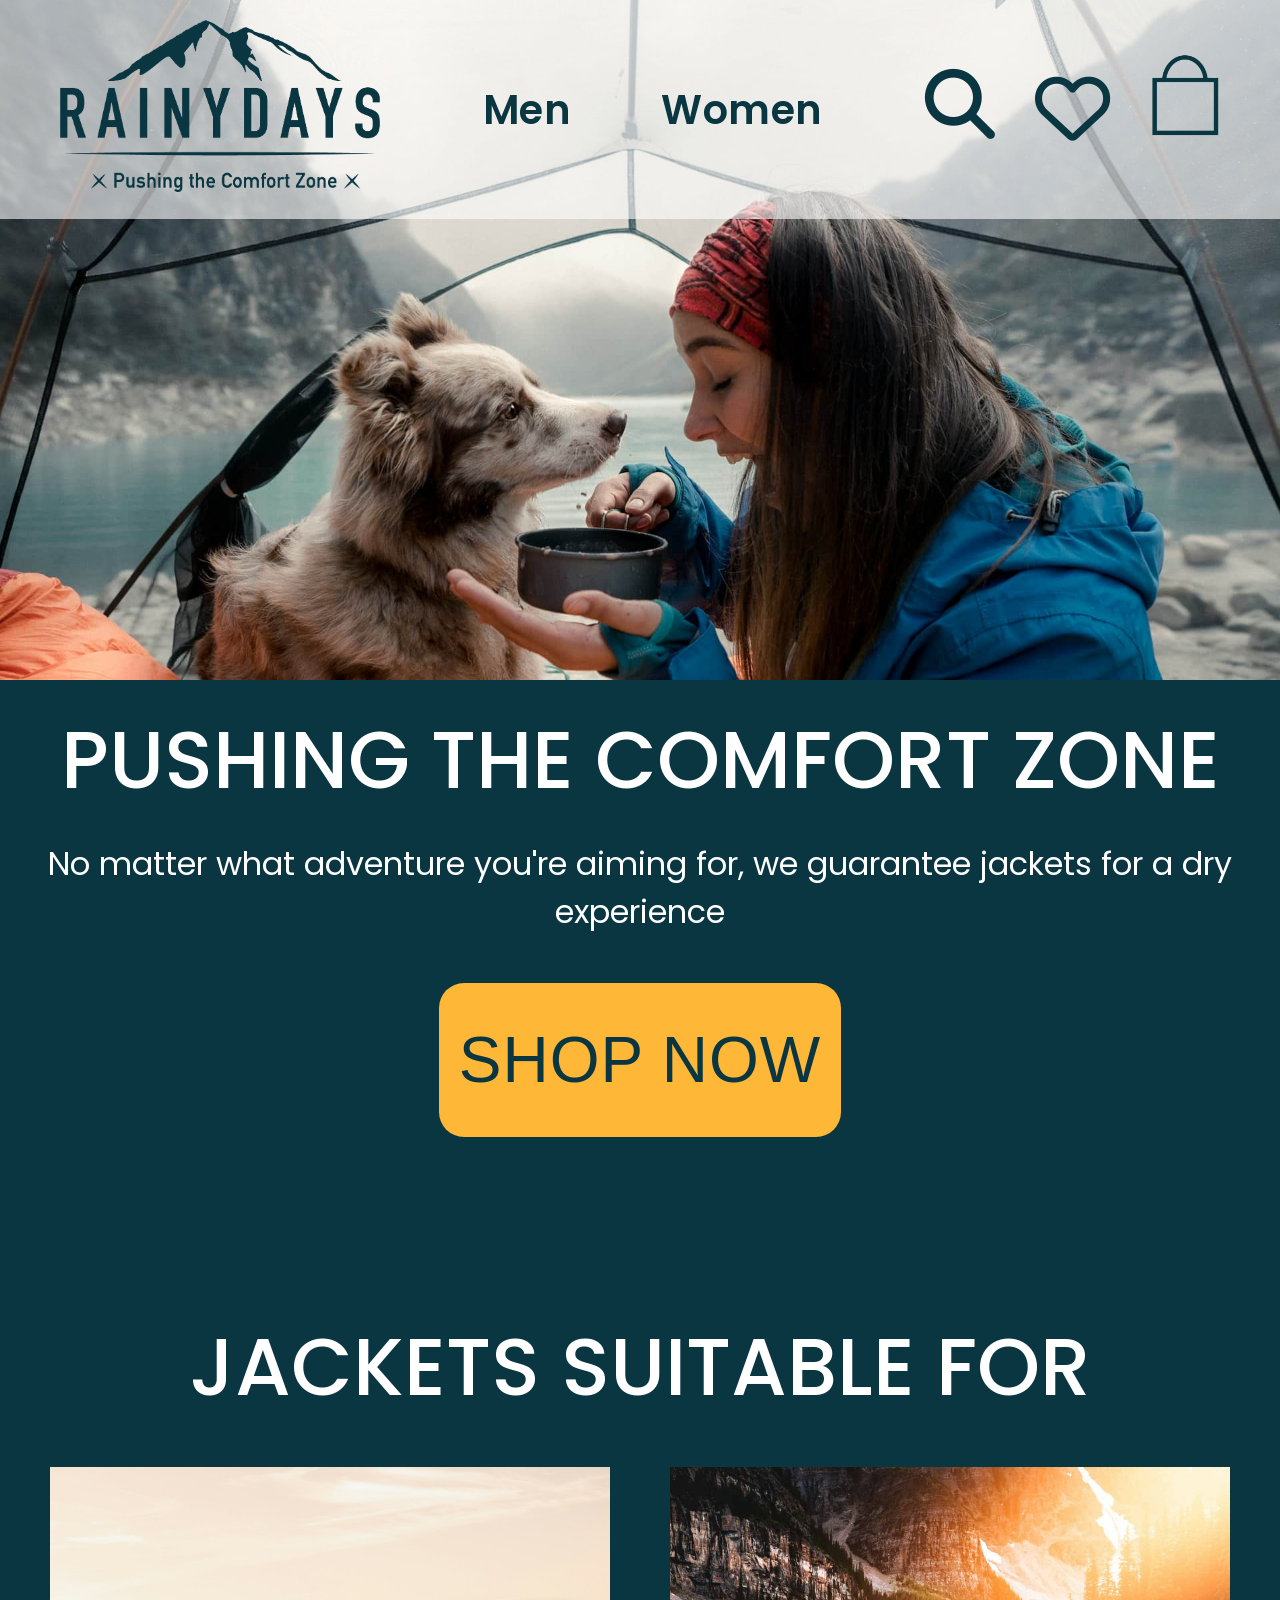
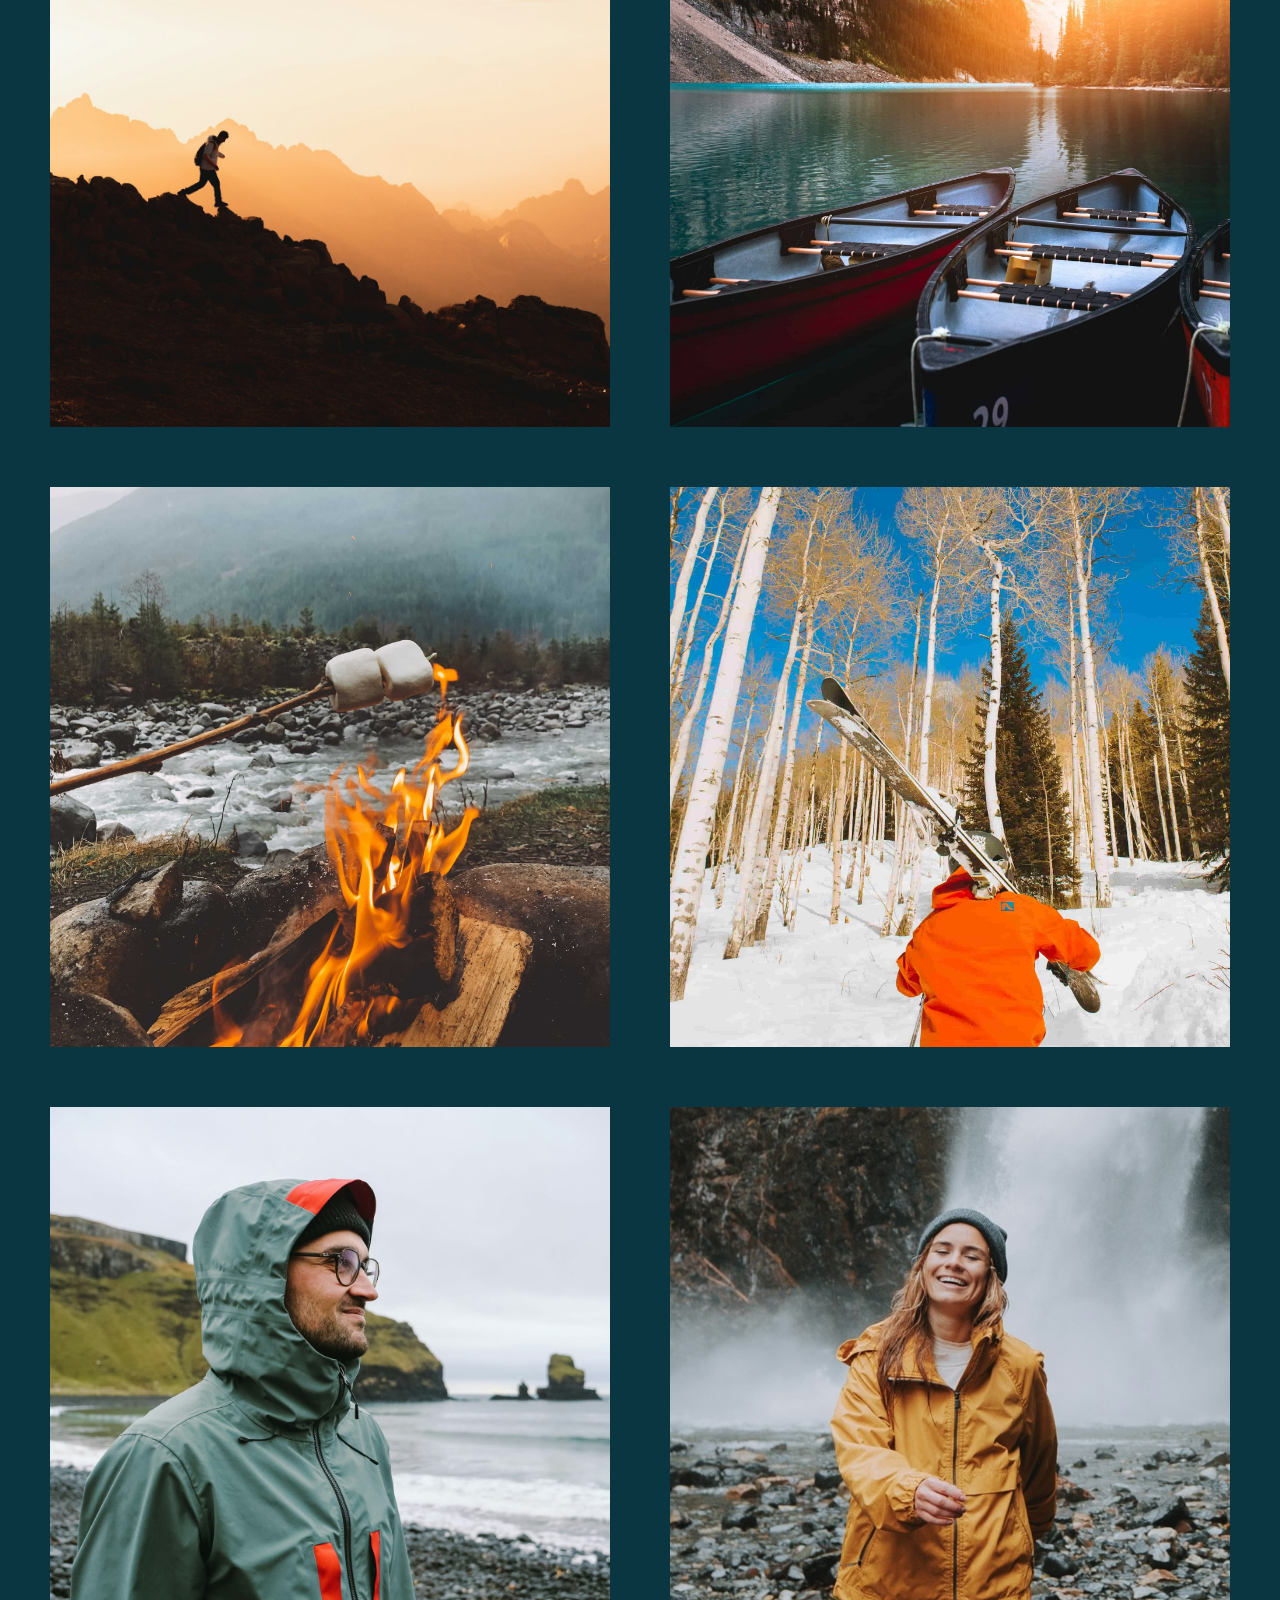
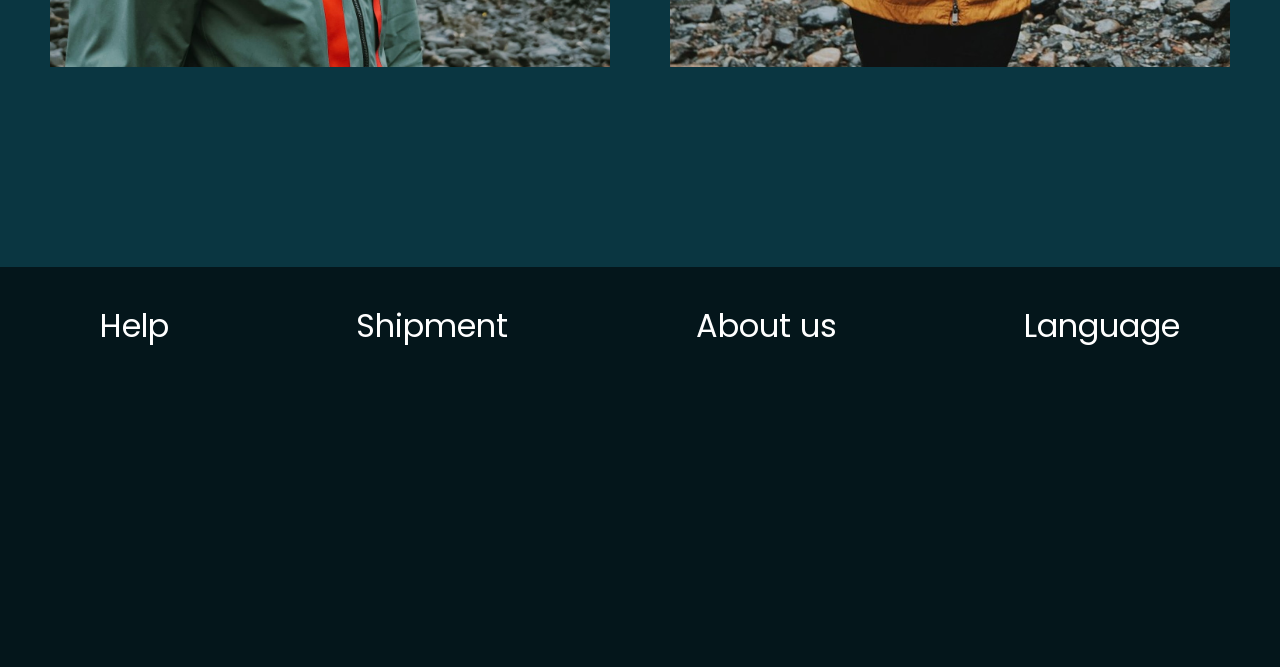
==== index.html @ 0f8686b8 "Add Rainy Days pages" ====
<!DOCTYPE html>
<html lang="en">
  <head>
    <meta charset="UTF-8" />
    <meta name="viewport" content="width=device-width, initial-scale=1.0" />
    <meta
      name="description"
      content="No matter what adventure you're aiming for, Rainy Days guarantees a dry experience with our waterproof jackets."
    />
    <title>Rainy Days | Home</title>
    <link rel="stylesheet" href="styles.css" />
    <link
      rel="stylesheet"
      href="https://cdnjs.cloudflare.com/ajax/libs/font-awesome/6.5.0/css/all.min.css"
    />
  </head>
  <body>
    <header>
      <div class="background-image"></div>
      <nav class="navigation">
        <a href="index.html"
          ><img
            src="images/rainy-days-logo.png"
            alt="rainy-days-logo"
            class="logo"
        /></a>
        <div class="genders">
          <a href="men.html" class="men">Men</a>
          <a href="women.html" class="women">Women</a>
        </div>
        <div class="navicons">
          <div class="searchfunction">
            <input type="checkbox" id="checkboxsearch" />
            <input type="search" id="searchbox" />
            <label for="checkboxsearch" class="searchicon"
              ><i class="fa-solid fa-magnifying-glass"></i
            ></label>
          </div>
          <a href="favourites.html" class="heart" title="favourites">
            <i class="fa-regular fa-heart"></i>
          </a>
          <a href="cart.html">
            <img
              src="images/shopping-cart.svg"
              alt="Shopping cart"
              class="cart"
            />
          </a>
        </div>
      </nav>
    </header>
    <main>
      <h1>PUSHING THE COMFORT ZONE</h1>
      <h2>
        No matter what adventure you're aiming for, we guarantee jackets for a
        dry experience
      </h2>
      <button class="shop-button">SHOP NOW</button>
      <h1>JACKETS SUITABLE FOR</h1>
      <div class="activity-images">
        <div class="img-overlay">
          <img
            src="images/hiking.jpg"
            alt="Buy jackets suitable for hiking"
            title="Hiking"
            id="hiking"
          />
          <div class="overlay">
            <p class="jackets-for">Jackets for hiking</p>
            <a href="men.html" class="gender-button">Men</a>
            <a href="women.html" class="gender-button">Women</a>
          </div>
        </div>
        <div class="img-overlay">
          <img
            src="images/canoeing.jpg"
            alt="Buy jackets suitable for canoeing"
            title="Canoeing"
            id="canoeing"
          />
          <div class="overlay">
            <p class="jackets-for">Jackets for canoeing</p>
            <a href="men.html" class="gender-button">Men</a>
            <a href="women.html" class="gender-button">Women</a>
          </div>
        </div>
        <div class="img-overlay">
          <img
            src="images/camping.jpg"
            alt="Buy jackets suitable for camping"
            title="Camping"
            id="camping"
          />
          <div class="overlay">
            <p class="jackets-for">Jackets for camping</p>
            <a href="men.html" class="gender-button">Men</a>
            <a href="women.html" class="gender-button">Women</a>
          </div>
        </div>
        <div class="img-overlay">
          <img
            src="images/skiing.jpg"
            alt="Buy jackets suitable for skiing"
            title="Skiing"
            id="skiing"
          />
          <div class="overlay">
            <p class="jackets-for">Jackets for skiing</p>
            <a href="men.html" class="gender-button">Men</a>
            <a href="women.html" class="gender-button">Women</a>
          </div>
        </div>
      </div>
      <div class="gender-images">
        <div class="img-overlay">
          <img
            src="images/men.jpg"
            alt="Buy jackets for men"
            title="Men's jackets"
            id="men"
          />
          <div class="overlay">
            <a href="men.html" class="shop-button-smaller">SHOP NOW</a>
          </div>
        </div>
        <div class="img-overlay">
          <img
            src="images/women.jpg"
            alt="Buy jackets for women"
            title="Women's jackets"
            id="women"
          />
          <div class="overlay">
            <a href="women.html" class="shop-button-smaller">SHOP NOW</a>
          </div>
        </div>
      </div>
    </main>
    <footer>
      <section class="footer-nav">
        <a href="help.html" class="footer-links">Help</a>
        <a href="shipment.html" class="footer-links">Shipment</a>
        <a href="about-us.html" class="footer-links">About us</a>
        <a href="language.html" class="footer-links">Language</a>
      </section>
    </footer>
  </body>
</html>
---- styles.css ----
/* global styles */
@import url("https://fonts.googleapis.com/css2?family=Poppins:wght@400;600;700&display=swap");

html,
body {
  margin: 0;
  padding: 0;
  background: #0a3641;
  font-family: "Poppins", sans-serif;
}

html {
  box-sizing: border-box;
}

*,
*::before,
*::after {
  box-sizing: inherit;
}

/* header */
.background-image {
  background-image: url(../images/main-pic.jpg);
  background-size: cover;
  background-repeat: no-repeat;
  background-position: center 35%;
  min-height: 680px;
  margin: 0px;
}

.main {
  background-image: url(../images/main-pic.jpg);
  background-size: cover;
  background-repeat: no-repeat;
  background-position: center 26%;
  min-height: 219px;
  margin: 0px;
}

.navigation {
  display: flex;
  justify-content: space-between;
  align-items: center;
  background-color: rgba(255, 255, 255, 0.6);
  padding: 20px 60px;
  position: absolute;
  top: 0;
  width: 100%;
}

.logo {
  width: 20rem;
  height: auto;
}

.genders {
  display: flex;
  gap: 90px;
  font-size: 2.5rem;
  font-family: "poppins", sans-serif, Verdana, Tahoma;
  font-weight: 520;
  letter-spacing: 0.5px;
}

.navicons {
  display: flex;
  gap: 40px;
}

.men,
.women,
.searchicon,
.heart,
.cart {
  text-decoration: none;
  color: #0a3641;
}

.cart {
  width: 70px;
  height: auto;
}

.heart {
  font-size: 75px;
  padding: 0px;
}

.searchicon {
  cursor: pointer;
  font-size: 70px;
  padding: 0px;
}

#searchbox,
#checkboxsearch {
  display: none;
}

#checkboxsearch:checked ~ #searchbox {
  display: block;
}

.searchfunction {
  position: static;
}

#searchbox {
  position: absolute;
  left: 50%;
  top: 50%;
  transform: translate(-50%, -50%);
  background: #ffffff;
  border: none;
  padding: 15px 100px;
  border-radius: 16px;
  font-size: 1.5rem;
}

.breadcrumbs {
  display: flex;
  flex-direction: row;
  gap: 10px;
  background-color: rgba(255, 255, 255, 0.87);
  padding: 10px 60px;
}

.breadcrumbs a {
  text-decoration: none;
  color: #0a3641;
  list-style: none;
  font-size: 1.8rem;
}

.breadcrumbs span {
  font-size: 1.8rem;
  color: #0a3641;
}

/* main */

main {
  margin: 0px;
  text-align: center;
}

h1,
h2 {
  color: #ffffff;
  font-family: "poppins", sans-serif, Verdana, Tahoma;
  text-align: center;
  margin-top: 20px;
}

h1 {
  font-size: 5rem;
  font-weight: 500;
  margin-bottom: 20px;
}

h2 {
  font-weight: 400;
  font-size: 2rem;
}

.banner {
  background-color: #e8f5ff;
  color: #0a3641;
  margin: 60px 0px;
  padding: 30px 0px;
}

.shop-button {
  background-color: #ffb738;
  color: #0a3641;
  padding: 40px 20px;
  font-size: 4rem;
  letter-spacing: 1px;
  font-weight: 545;
  border: none;
  border-radius: 25px;
  cursor: pointer;
  margin-bottom: 150px;
  margin-top: 20px;
}

.activity-images {
  display: flex;
  justify-content: center;
  gap: 60px;
  flex-wrap: wrap;
  margin: 40px 0px;
}

.activity-images img {
  width: 560px;
  height: 560px;
  object-fit: cover;
}

#hiking {
  object-position: center;
}

#canoeing {
  object-position: center 100%;
}

#camping {
  object-position: center 97%;
}

#skiing {
  object-position: center 100%;
}

.gender-images {
  display: flex;
  justify-content: center;
  gap: 60px;
  margin-bottom: 200px;
  margin-top: 60px;
}

.gender-images img {
  width: 560px;
  height: 560px;
  object-fit: cover;
}

#men {
  object-position: 20% center;
}

#women {
  object-position: center 0%;
}

.img-overlay {
  position: relative;
  width: 560px;
  height: 560px;
}

.img-overlay img {
  width: 100%;
  height: 100%;
  object-fit: cover;
}

.overlay {
  position: absolute;
  top: 0;
  left: 0;
  width: 100%;
  height: 100%;
  background-color: #135869;
  opacity: 0;
  transition: opacity 0.3s ease;
  z-index: 2;
  display: flex;
  flex-direction: column;
  justify-content: center;
  gap: 40px;
  padding: 50px;
}

.jackets-for {
  color: #ffffff;
  font-size: 2.5rem;
  font-family: "poppins", sans-serif, Verdana, Tahoma;
  font-weight: 500;
  text-align: center;
  position: relative;
  top: -30px;
}

.gender-button {
  display: inline-block;
  background-color: #ffb738;
  color: #0a3641;
  padding: 20px 30px;
  font-size: 2.2rem;
  letter-spacing: 1px;
  font-weight: 550;
  border: none;
  border-radius: 25px;
  text-decoration: none;
  cursor: pointer;
  align-self: center;
  position: relative;
  top: -10%;
}

.img-overlay:hover .overlay {
  opacity: 1;
}

.shop-button-smaller {
  background-color: #ffb738;
  color: #0a3641;
  padding: 25px 35px;
  font-size: 4rem;
  letter-spacing: 1px;
  font-weight: 505;
  border: none;
  border-radius: 25px;
  text-decoration: none;
  align-self: center;
  cursor: pointer;
  margin-top: 20px;
}

/* footer */
footer {
  background-color: #04161b;
  min-height: 400px;
}

.footer-nav {
  display: flex;
  flex: 1;
  justify-content: space-between;
  margin-left: 100px;
  margin-right: 100px;
  padding-top: 35px;
  text-decoration: none;
}

.footer-links {
  text-decoration: none;
  color: #ffffff;
  font-size: 2rem;
  font-family: "poppins", sans-serif, Verdana, Tahoma;
}

/* Men and women */

.product-pictures {
  display: flex;
  justify-content: center;
  gap: 60px;
  flex-wrap: wrap;
  margin: 60px;
}

.product-pictures img {
  width: 400px;
  height: 400px;
  object-fit: cover;
}

#hike-red {
  object-position: center;
}

.picture-layer {
  position: relative;
  width: 400px;
  height: 400px;
}

.picture-layer img {
  width: 100%;
  height: 100%;
  object-fit: cover;
}

.picture-layer:hover .layer {
  opacity: 1;
}

.layer {
  position: absolute;
  top: 0;
  left: 0;
  width: 100%;
  height: 100%;
  background-color: rgba(0, 0, 0, 0.654);
  display: flex;
  justify-content: center;
  align-items: center;
  flex-direction: column;
  color: white;
  opacity: 0;
  transition: opacity 0.3s ease;
}

.view-button {
  background-color: #ffb738;
  color: #0a3641;
  padding: 15px 70px;
  font-size: 4rem;
  letter-spacing: 1px;
  font-weight: 550;
  border: none;
  border-radius: 30px;
  text-decoration: none;
  cursor: pointer;
}

#price {
  font-size: 2rem;
}

.product-text {
  display: flex;
  flex-direction: column;
  color: #ffffff;
  font-family: "poppins", sans-serif, Verdana, Tahoma;
  text-align: left;
  margin-top: 20px;
  margin-bottom: 50px;
}

.product-text p {
  margin: 0px;
}

#hike-orange {
  object-position: center 100%;
}

#ski-red {
  object-position: center 15%;
}

#ski-violet {
  object-position: center 95%;
}

#ski-burgundur {
  object-position: center 0%;
}

#camp-yellow {
  object-position: 10% 0%;
}

#canoe-black {
  object-position: center 65%;
}

#yell-hike {
  object-position: center 100%;
}

#red-camping {
  object-position: center 90%;
}

#white-camping {
  object-position: center 90%;
}

#re-camping {
  object-position: center 100%;
}

#blue-skiing {
  object-position: center 75%;
}

#green-skiing {
  object-position: center 90%;
}

/* Product Details */

.main-product {
  display: flex;
  justify-content: center;
  margin-top: 60px;
}

.jacket-container {
  display: flex;
  gap: 80px;
  margin-top: 60px;
  margin-bottom: 150px;
}

.waterproof-jacket {
  display: flex;
  flex-direction: column;
  align-self: left;
  height: 450px;
  width: auto;
}

.rest {
  display: flex;
  flex-direction: column;
  gap: 50px;
}

.details-text {
  display: flex;
  flex-direction: column;
  align-items: flex-start;
  font-size: 2rem;
  color: #fff;
  gap: 0px;
}

.details-text p {
  margin: 0px;
}

.white-heart {
  color: #fff;
  font-size: 3rem;
}

.size-selector {
  margin-left: -350px;
  color: #fff;
}

.shop-button-small {
  background-color: #ffb738;
  color: #0a3641;
  padding: 25px 35px;
  font-size: 2rem;
  letter-spacing: 1px;
  font-weight: 505;
  border: none;
  border-radius: 25px;
  text-decoration: none;
  align-self: center;
  cursor: pointer;
  margin-top: 20px;
}

.cart-favourite {
  display: flex;
  flex-direction: row;
  gap: 40px;
}

/*Cart*/

.main-cart {
  display: flex;
  justify-content: space-around;
}

.cart-product {
  display: flex;
  flex-direction: row;
  margin-top: 60px;
  margin-bottom: 80px;
  background-color: #e8f5ff;
  padding: 20px;
  gap: 80px;
  align-items: center;
}

.cart-image {
  height: 250px;
  width: auto;
}

.cart-text {
  color: #000;
  display: flex;
  flex-direction: column;
  align-items: flex-start;
  justify-content: center;
}

.cart-text p {
  margin: 0px;
}

.number-price {
  display: flex;
  align-items: center;
  gap: 12px;
}

.favourite-remove {
  display: flex;
  flex-direction: row;
  align-items: center;
  gap: 12px;
}

.move-to-checkout {
  display: flex;
  flex-direction: column;
  background-color: #e8f5ff;
  margin-top: 60px;
  padding: 20px;
  margin-bottom: 80px;
}

.discount-container {
  display: flex;
  flex-direction: column;
  gap: 10px;
}

.disc {
  display: flex;
  flex-direction: row;
  gap: 10px;
}

.apply-button {
  background-color: #ffb738;
  color: #0a3641;
  border: none;
  border-radius: 12px;
  padding: 10px 15px;
}

.subtotal {
  display: flex;
  flex-direction: row;
  justify-content: space-between;
}

.shipping {
  display: flex;
  flex-direction: row;
  justify-content: space-between;
}

.total {
  display: flex;
  flex-direction: row;
  justify-content: space-between;
}

.button-checkout {
  background-color: #ffb738;
  color: #0a3641;
  text-decoration: none;
  font-size: 2.5rem;
  padding: 10px 25px;
  border-radius: 15px;
}

/* Checkout */

.checkout-header {
  display: flex;
  flex-direction: row;
  width: 100%;
  background-color: #e8f5ff;
  justify-content: center;
  font-size: 2rem;
}

.your-information {
  display: flex;
  flex-direction: row;
  background-color: #e8f5ff;
  width: 100%;
  justify-content: space-around;
  height: 30%;
}

.email-information {
  display: flex;
  flex-direction: column;
  gap: 20px;
}

.adress-information {
  display: flex;
  flex-direction: column;
  gap: 20px;
}

.phone-number-information {
  display: flex;
  flex-direction: column;
  gap: 20px;
}

.delivery-container {
  display: flex;
  flex-direction: row;
  width: 100%;
  justify-content: space-around;
  background-color: #e8f5ff;
}

.payment-container {
  display: flex;
  flex-direction: row;
  width: 100%;
  justify-content: space-around;
  background-color: #e8f5ff;
  padding-bottom: 80px;
}

.pay-button {
  background-color: #ffb738;
  padding: 10px 25px;
  font-size: 4rem;
  text-decoration: none;
  color: #0a3641;
  border-radius: 15px;
}

/* Order details */

.final-info {
  display: flex;
  flex-direction: column;
  background-color: #e8f5ff;
  color: #000;
  margin: 100px;
  padding: 30px;
  padding-bottom: 50px;
  font-size: 1.5rem;
}

.final-header {
  color: #000;
}
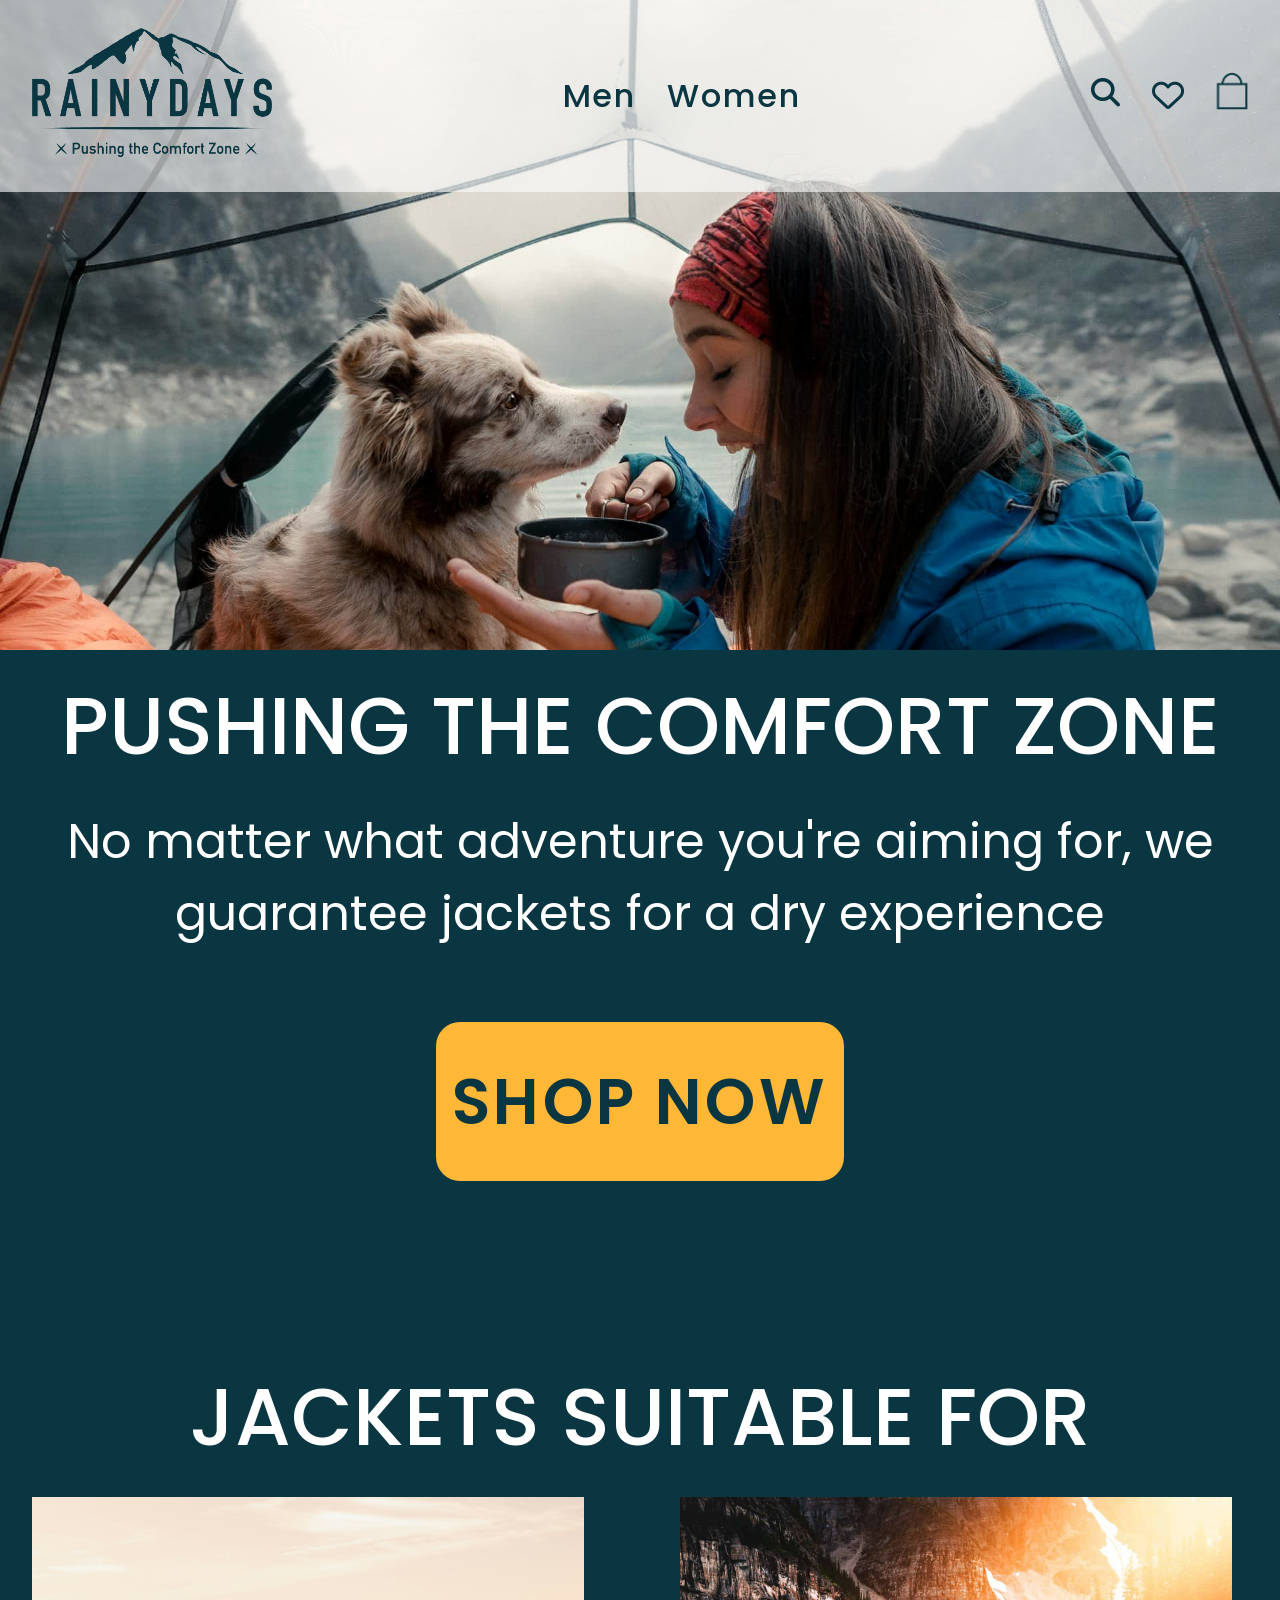
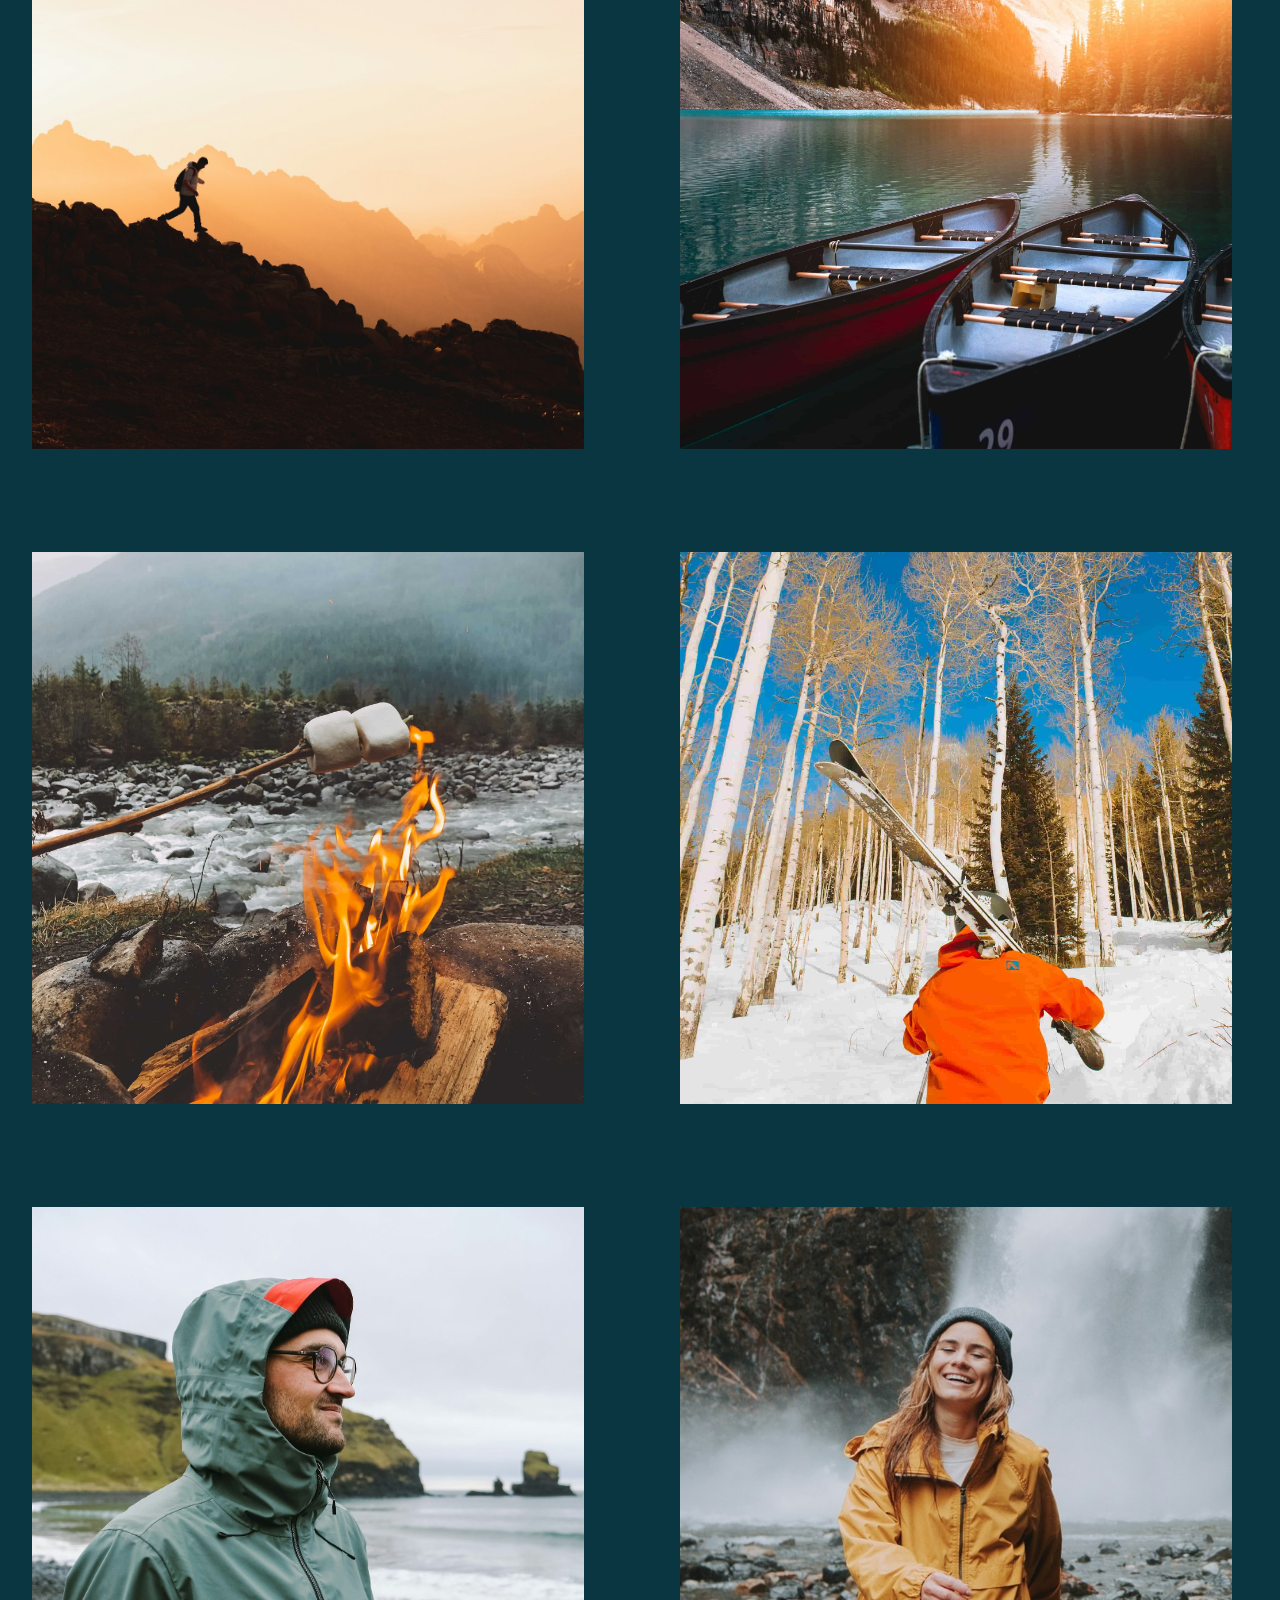
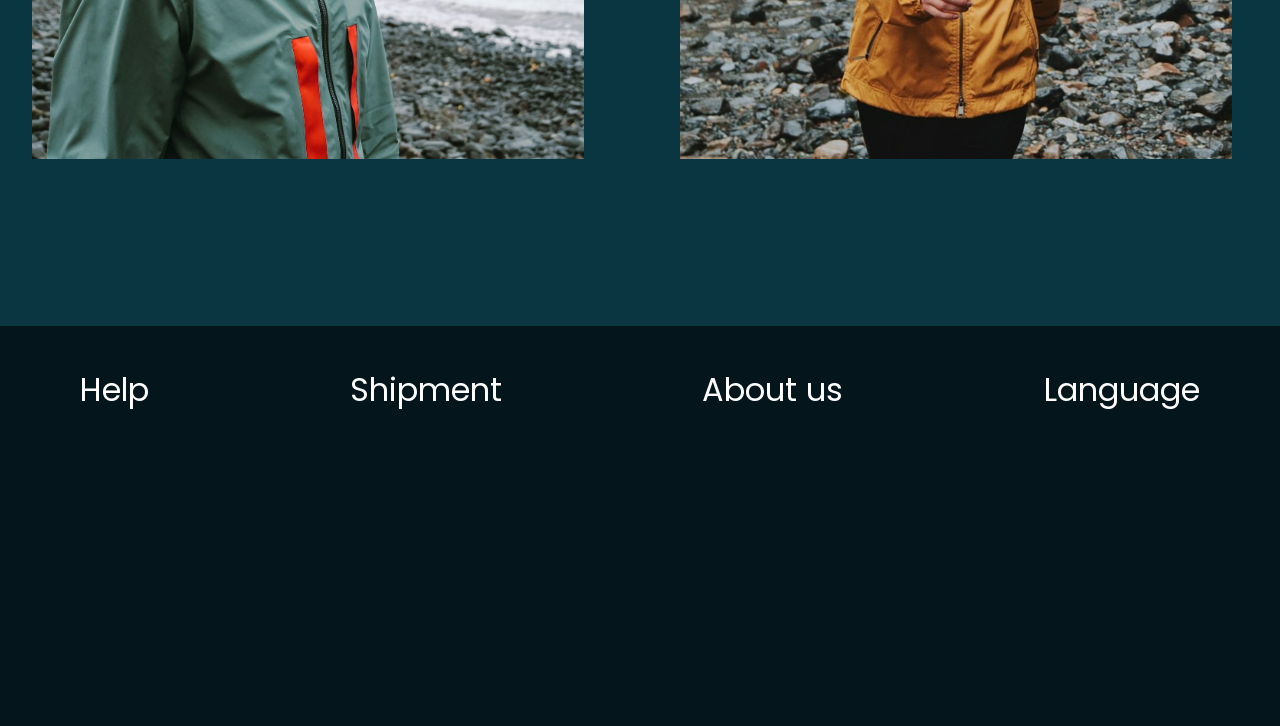
==== commit 207400ae: "Added media queries and made it more responsive" ====
--- a/index.html
+++ b/index.html
@@ -55,7 +55,7 @@
         No matter what adventure you're aiming for, we guarantee jackets for a
         dry experience
       </h2>
-      <button class="shop-button">SHOP NOW</button>
+      <a href="#index-gender" class="scroll-button">SHOP NOW</a>
       <h1>JACKETS SUITABLE FOR</h1>
       <div class="activity-images">
         <div class="img-overlay">
@@ -66,7 +66,7 @@
             id="hiking"
           />
           <div class="overlay">
-            <p class="jackets-for">Jackets for hiking</p>
+            <p class="jackets-for">Hiking</p>
             <a href="men.html" class="gender-button">Men</a>
             <a href="women.html" class="gender-button">Women</a>
           </div>
@@ -79,7 +79,7 @@
             id="canoeing"
           />
           <div class="overlay">
-            <p class="jackets-for">Jackets for canoeing</p>
+            <p class="jackets-for">Canoeing</p>
             <a href="men.html" class="gender-button">Men</a>
             <a href="women.html" class="gender-button">Women</a>
           </div>
@@ -92,7 +92,7 @@
             id="camping"
           />
           <div class="overlay">
-            <p class="jackets-for">Jackets for camping</p>
+            <p class="jackets-for">Camping</p>
             <a href="men.html" class="gender-button">Men</a>
             <a href="women.html" class="gender-button">Women</a>
           </div>
@@ -105,13 +105,11 @@
             id="skiing"
           />
           <div class="overlay">
-            <p class="jackets-for">Jackets for skiing</p>
+            <p class="jackets-for">Skiing</p>
             <a href="men.html" class="gender-button">Men</a>
             <a href="women.html" class="gender-button">Women</a>
           </div>
         </div>
-      </div>
-      <div class="gender-images">
         <div class="img-overlay">
           <img
             src="images/men.jpg"
@@ -119,7 +117,8 @@
             title="Men's jackets"
             id="men"
           />
-          <div class="overlay">
+          <div class="overlay" id="index-gender">
+            <p class="jackets-for-gender">Men</p>
             <a href="men.html" class="shop-button-smaller">SHOP NOW</a>
           </div>
         </div>
@@ -131,6 +130,7 @@
             id="women"
           />
           <div class="overlay">
+            <p class="jackets-for-gender">Women</p>
             <a href="women.html" class="shop-button-smaller">SHOP NOW</a>
           </div>
         </div>
--- a/styles.css
+++ b/styles.css
@@ -19,18 +19,20 @@
   box-sizing: inherit;
 }
 
+/* Homepage */
+
 /* header */
 .background-image {
-  background-image: url(../images/main-pic.jpg);
+  background-image: url(images/main-pic.jpg);
   background-size: cover;
   background-repeat: no-repeat;
   background-position: center 35%;
-  min-height: 680px;
+  min-height: 230px;
+  max-height: 1000px;
   margin: 0px;
 }
 
 .main {
-  background-image: url(../images/main-pic.jpg);
   background-size: cover;
   background-repeat: no-repeat;
   background-position: center 26%;
@@ -43,29 +45,31 @@
   justify-content: space-between;
   align-items: center;
   background-color: rgba(255, 255, 255, 0.6);
-  padding: 20px 60px;
+  padding: 0.5rem 2rem;
   position: absolute;
   top: 0;
   width: 100%;
 }
 
 .logo {
-  width: 20rem;
+  width: 5rem;
+  max-width: 200px;
   height: auto;
 }
 
 .genders {
   display: flex;
-  gap: 90px;
-  font-size: 2.5rem;
+  gap: 1rem;
+  font-size: 1rem;
   font-family: "poppins", sans-serif, Verdana, Tahoma;
-  font-weight: 520;
-  letter-spacing: 0.5px;
+  font-weight: 500;
+  letter-spacing: 0.1rem;
+  align-items: center;
 }
 
 .navicons {
   display: flex;
-  gap: 40px;
+  gap: 1rem;
 }
 
 .men,
@@ -78,19 +82,20 @@
 }
 
 .cart {
-  width: 70px;
+  width: 1rem;
   height: auto;
 }
 
 .heart {
-  font-size: 75px;
-  padding: 0px;
+  font-size: 1rem;
+  height: auto;
+  padding: 0;
 }
 
 .searchicon {
   cursor: pointer;
-  font-size: 70px;
-  padding: 0px;
+  font-size: 0.8rem;
+  padding: 0;
 }
 
 #searchbox,
@@ -118,26 +123,6 @@
   font-size: 1.5rem;
 }
 
-.breadcrumbs {
-  display: flex;
-  flex-direction: row;
-  gap: 10px;
-  background-color: rgba(255, 255, 255, 0.87);
-  padding: 10px 60px;
-}
-
-.breadcrumbs a {
-  text-decoration: none;
-  color: #0a3641;
-  list-style: none;
-  font-size: 1.8rem;
-}
-
-.breadcrumbs span {
-  font-size: 1.8rem;
-  color: #0a3641;
-}
-
 /* main */
 
 main {
@@ -150,52 +135,50 @@
   color: #ffffff;
   font-family: "poppins", sans-serif, Verdana, Tahoma;
   text-align: center;
-  margin-top: 20px;
+  margin-top: 1rem;
 }
 
 h1 {
-  font-size: 5rem;
+  font-size: 2rem;
   font-weight: 500;
   margin-bottom: 20px;
 }
 
 h2 {
   font-weight: 400;
-  font-size: 2rem;
-}
-
-.banner {
-  background-color: #e8f5ff;
-  color: #0a3641;
-  margin: 60px 0px;
-  padding: 30px 0px;
-}
-
-.shop-button {
+  font-size: 1rem;
+}
+
+.scroll-button {
+  display: inline-block;
   background-color: #ffb738;
   color: #0a3641;
-  padding: 40px 20px;
+  padding: 2rem 1rem;
   font-size: 4rem;
-  letter-spacing: 1px;
+  letter-spacing: 0.2rem;
   font-weight: 545;
   border: none;
-  border-radius: 25px;
+  border-radius: 1.5rem;
   cursor: pointer;
-  margin-bottom: 150px;
-  margin-top: 20px;
+  margin-bottom: 3rem;
+  margin-top: 2rem;
+  text-decoration: none;
 }
 
 .activity-images {
-  display: flex;
+  display: grid;
+  grid-template-columns: repeat(2, 1fr);
+  gap: 2rem;
+  margin: 0 2rem 3rem;
+  align-items: center;
+  max-width: 1200px;
+  justify-self: center;
   justify-content: center;
-  gap: 60px;
-  flex-wrap: wrap;
-  margin: 40px 0px;
 }
 
 .activity-images img {
-  width: 560px;
-  height: 560px;
+  width: 100%;
+  height: auto;
   object-fit: cover;
 }
 
@@ -215,20 +198,6 @@
   object-position: center 100%;
 }
 
-.gender-images {
-  display: flex;
-  justify-content: center;
-  gap: 60px;
-  margin-bottom: 200px;
-  margin-top: 60px;
-}
-
-.gender-images img {
-  width: 560px;
-  height: 560px;
-  object-fit: cover;
-}
-
 #men {
   object-position: 20% center;
 }
@@ -239,8 +208,8 @@
 
 .img-overlay {
   position: relative;
-  width: 560px;
-  height: 560px;
+  width: 100%;
+  aspect-ratio: 1 / 1;
 }
 
 .img-overlay img {
@@ -262,13 +231,18 @@
   display: flex;
   flex-direction: column;
   justify-content: center;
-  gap: 40px;
-  padding: 50px;
+  gap: 0.5rem;
+  padding: 0rem;
+  overflow: hidden;
+}
+
+.overlay p {
+  margin: 1.5rem;
 }
 
 .jackets-for {
   color: #ffffff;
-  font-size: 2.5rem;
+  font-size: 2rem;
   font-family: "poppins", sans-serif, Verdana, Tahoma;
   font-weight: 500;
   text-align: center;
@@ -276,16 +250,26 @@
   top: -30px;
 }
 
+.jackets-for-gender {
+  color: #ffffff;
+  font-size: 2rem;
+  font-family: "poppins", sans-serif, Verdana, Tahoma;
+  font-weight: 500;
+  text-align: center;
+  position: relative;
+  top: 0px;
+}
+
 .gender-button {
   display: inline-block;
   background-color: #ffb738;
   color: #0a3641;
-  padding: 20px 30px;
-  font-size: 2.2rem;
-  letter-spacing: 1px;
+  padding: 1rem 1.5rem;
+  font-size: 4rem;
+  letter-spacing: 0.1rem;
   font-weight: 550;
   border: none;
-  border-radius: 25px;
+  border-radius: 1.5rem;
   text-decoration: none;
   cursor: pointer;
   align-self: center;
@@ -309,7 +293,7 @@
   text-decoration: none;
   align-self: center;
   cursor: pointer;
-  margin-top: 20px;
+  margin-top: 10px;
 }
 
 /* footer */
@@ -322,20 +306,159 @@
   display: flex;
   flex: 1;
   justify-content: space-between;
-  margin-left: 100px;
-  margin-right: 100px;
-  padding-top: 35px;
+  margin-left: 1rem;
+  margin-right: 1rem;
+  padding-top: 1rem;
   text-decoration: none;
 }
 
 .footer-links {
   text-decoration: none;
   color: #ffffff;
-  font-size: 2rem;
+  font-size: 1rem;
   font-family: "poppins", sans-serif, Verdana, Tahoma;
 }
 
+@media (min-width: 768px) {
+  .background-image {
+    min-height: 400px;
+  }
+  .footer-links {
+    margin-left: 3rem;
+    margin-right: 3rem;
+    padding-top: 1.5rem;
+  }
+}
+
+@media (min-width: 1020px) {
+  .background-image {
+    min-height: 650px;
+  }
+  .navigation {
+    min-height: 12rem;
+  }
+  .logo {
+    min-width: 15rem;
+  }
+  .genders {
+    font-size: 2rem;
+    gap: 2rem;
+  }
+  .navicons {
+    gap: 2rem;
+  }
+  .cart {
+    width: 2rem;
+  }
+  .heart {
+    font-size: 2rem;
+  }
+  .searchicon {
+    font-size: 1.8rem;
+  }
+  .footer-links {
+    margin-left: 4rem;
+    margin-right: 4rem;
+    font-size: 2rem;
+  }
+}
+
+@media (min-width: 700px) {
+  h1 {
+    font-size: 3rem;
+  }
+  h2 {
+    font-size: 1.2rem;
+  }
+}
+
+@media (max-width: 700px) {
+  .scroll-button {
+    display: none;
+  }
+}
+
+@media (min-width: 820px) {
+  h1 {
+    font-size: 5rem;
+  }
+  h2 {
+    font-size: 3rem;
+  }
+  .scroll-button {
+    margin-bottom: 10rem;
+  }
+  .activity-images {
+    margin-bottom: 10rem;
+    gap: 6rem;
+  }
+}
+
+@media (max-width: 900px) {
+  .shop-button-smaller {
+    padding: 0.2rem 1rem;
+    font-size: 1.5rem;
+    letter-spacing: 0.1rem;
+    font-weight: 450;
+    border-radius: 1rem;
+    margin-top: 0;
+  }
+  .jackets-for-gender {
+    font-size: 1rem;
+    font-weight: 400;
+  }
+  .gender-button {
+    padding: 0.2rem 1rem;
+    font-size: 1.5rem;
+    letter-spacing: 0.1rem;
+    font-weight: 400;
+    border-radius: 1rem;
+    top: -15%;
+  }
+  .jackets-for {
+    font-size: 1rem;
+    font-weight: 400;
+  }
+}
+
 /* Men and women */
+
+.navigation-rest {
+  display: flex;
+  justify-content: space-between;
+  align-items: center;
+  background-color: rgba(255, 255, 255, 0.6);
+  padding: 0.5rem 2rem;
+  top: 0;
+  width: 100%;
+}
+
+.breadcrumbs {
+  display: flex;
+  flex-direction: row;
+  gap: 10px;
+  background-color: rgba(255, 255, 255, 0.87);
+  padding: 10px 60px;
+}
+
+.breadcrumbs a {
+  text-decoration: none;
+  color: #0a3641;
+  list-style: none;
+  font-size: 1.8rem;
+}
+
+.breadcrumbs span {
+  font-size: 1.8rem;
+  color: #0a3641;
+}
+
+.banner {
+  background-color: #e8f5ff;
+  color: #0a3641;
+  margin: 60px 0px;
+  padding: 30px 0px;
+}
 
 .product-pictures {
   display: flex;
@@ -485,14 +608,14 @@
   display: flex;
   flex-direction: column;
   align-self: left;
-  height: 450px;
+  height: 30rem;
   width: auto;
 }
 
 .rest {
   display: flex;
   flex-direction: column;
-  gap: 50px;
+  gap: 4rem;
 }
 
 .details-text {
@@ -521,22 +644,54 @@
 .shop-button-small {
   background-color: #ffb738;
   color: #0a3641;
-  padding: 25px 35px;
+  padding: 2rem 3rem;
   font-size: 2rem;
   letter-spacing: 1px;
   font-weight: 505;
   border: none;
-  border-radius: 25px;
+  border-radius: 2rem;
   text-decoration: none;
   align-self: center;
   cursor: pointer;
-  margin-top: 20px;
+  margin-top: 2rem;
 }
 
 .cart-favourite {
   display: flex;
   flex-direction: row;
-  gap: 40px;
+  gap: 4rem;
+  align-items: center;
+}
+
+@media (max-width: 900px) {
+  .waterproof-jacket {
+    height: 10rem;
+  }
+  .details-text {
+    font-size: 1rem;
+  }
+  .white-heart {
+    font-size: 1rem;
+  }
+  .size-selector {
+    font-size: 1rem;
+  }
+  .shop-button-small {
+    padding: 0.5rem 1rem;
+    font-size: 1rem;
+    font-weight: 500;
+    border-radius: 0.6rem;
+    margin-top: 1rem;
+  }
+  .rest {
+    gap: 0.5rem;
+  }
+  .cart-favourite {
+    gap: 1rem;
+  }
+  .size-selector {
+    margin-left: 0;
+  }
 }
 
 /*Cart*/
@@ -643,6 +798,15 @@
   border-radius: 15px;
 }
 
+@media (max-width: 600px) {
+  .cart-product {
+    flex-direction: column;
+  }
+  .main-cart {
+    flex-direction: column;
+  }
+}
+
 /* Checkout */
 
 .checkout-header {
@@ -707,8 +871,18 @@
   border-radius: 15px;
 }
 
+@media (max-width: 600px) {
+  #your-info-box {
+    width: 7rem;
+  }
+  .pay-button {
+    padding: 0.5rem 1rem;
+    font-size: 2rem;
+    border-radius: 1rem;
+  }
+}
+
 /* Order details */
-
 .final-info {
   display: flex;
   flex-direction: column;
